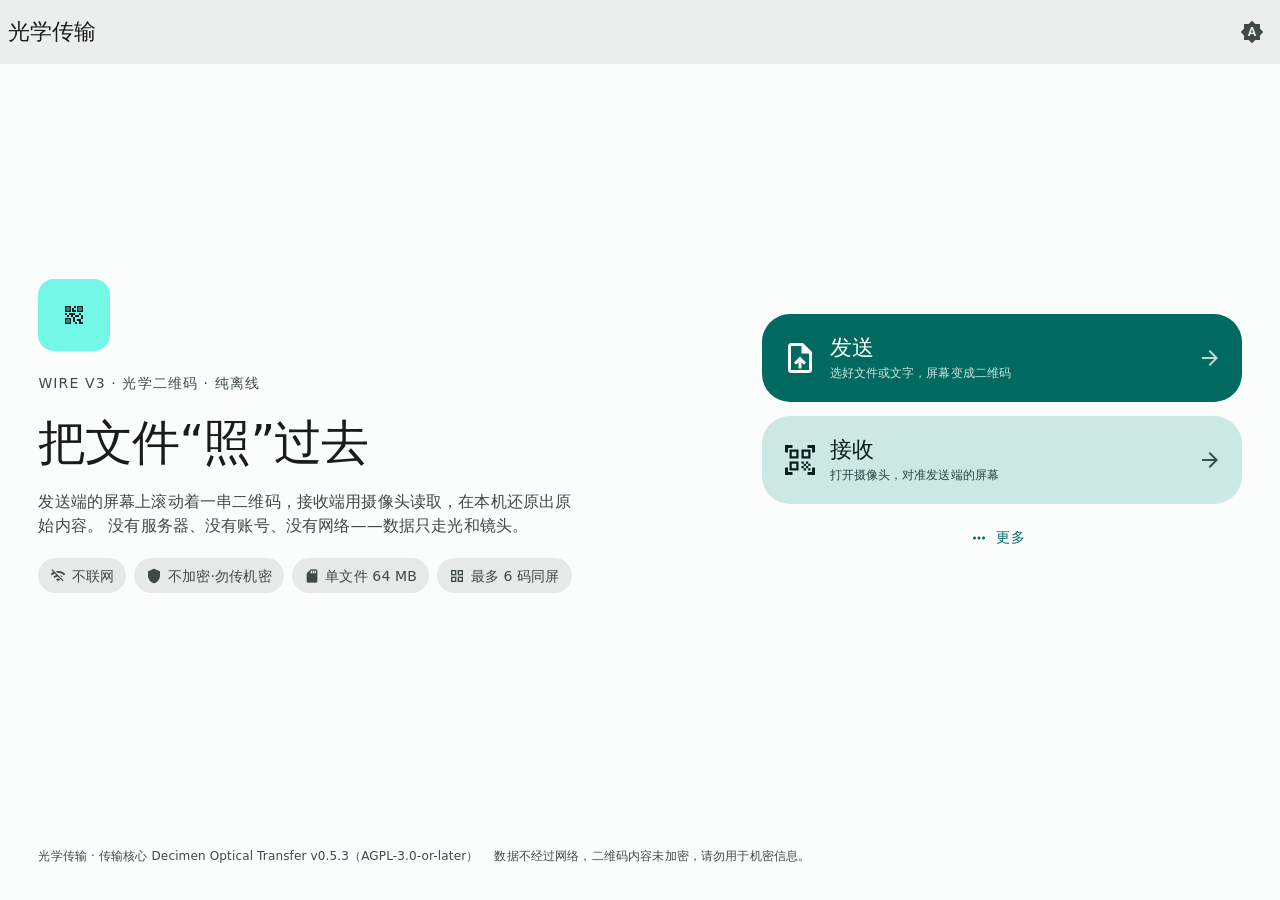
==== index.html @ b396ba57 "feat: 光学传输（oft）· Material Design 3 界面首版 首页只留「发送」「接收」两个大按钮，介绍 / 原理 / 版本 / 许可 / 离线(PWA) / 帮助 收进底部「更多」按" ====
<!doctype html>
<html lang="zh-CN" class="mdui-theme-auto">
  <head>
    <meta charset="utf-8" />
    <meta name="viewport" content="width=device-width, initial-scale=1, viewport-fit=cover" />
    <title>光学传输 · 屏幕 → 摄像头 · 离线传文件</title>
    <meta
      name="description"
      content="把文件或文字编码成一串不断变化的二维码显示在屏幕上，另一台设备用摄像头扫描还原。全程没有服务器、没有网络，只走光和镜头。基于 Decimen Optical Transfer v0.5.3。"
    />
    <meta name="color-scheme" content="light dark" />
    <meta name="theme-color" media="(prefers-color-scheme: light)" content="#01796F" />
    <meta name="theme-color" media="(prefers-color-scheme: dark)" content="#0d1513" />
    <meta name="apple-mobile-web-app-capable" content="yes" />
    <meta name="apple-mobile-web-app-title" content="光学传输" />
    <link rel="manifest" href="./manifest.webmanifest" />
    <link rel="icon" href="./icons/favicon.svg" type="image/svg+xml" />
    <link rel="apple-touch-icon" href="./icons/apple-touch-icon.png" />
    <link rel="stylesheet" href="./vendor/mdui/mdui.css" />
    <link rel="stylesheet" href="./css/app.css" />
    <script src="./vendor/mdui/mdui.global.js"></script>
    <script src="./js/theme.js"></script>
  </head>
  <body class="oft-page oft-home">
    <mdui-top-app-bar class="app-bar">
      <mdui-top-app-bar-title>光学传输</mdui-top-app-bar-title>
      <div class="oft-spacer"></div>
      <mdui-tooltip content="切换外观（跟随系统 / 浅色 / 深色）">
        <mdui-button-icon id="theme-toggle" icon="brightness_auto" aria-label="切换外观"></mdui-button-icon>
      </mdui-tooltip>
    </mdui-top-app-bar>

    <main class="page-main">
      <div class="home-grid">
        <section class="brand">
          <span class="brand-mark" aria-hidden="true">
            <mdui-icon name="qr_code_2"></mdui-icon>
          </span>
          <p class="oft-overline">Wire v3 · 光学二维码 · 纯离线</p>
          <h1>把文件“照”过去</h1>
          <p>
            发送端的屏幕上滚动着一串二维码，接收端用摄像头读取，在本机还原出原始内容。
            没有服务器、没有账号、没有网络——数据只走光和镜头。
          </p>
          <div class="brand-chips">
            <span><mdui-icon name="wifi_off" style="font-size: 1rem"></mdui-icon>不联网</span>
            <span><mdui-icon name="shield" style="font-size: 1rem"></mdui-icon>不加密·勿传机密</span>
            <span><mdui-icon name="sd_storage" style="font-size: 1rem"></mdui-icon>单文件 64 MB</span>
            <span><mdui-icon name="grid_view" style="font-size: 1rem"></mdui-icon>最多 6 码同屏</span>
          </div>
        </section>

        <section class="home-actions" aria-label="开始使用">
          <mdui-button id="go-send" class="home-action" variant="filled" full-width>
            <mdui-icon slot="icon" name="upload_file"></mdui-icon>
            <span class="home-action-text">
              <strong>发送</strong>
              <small>选好文件或文字，屏幕变成二维码</small>
            </span>
            <mdui-icon slot="end-icon" name="arrow_forward"></mdui-icon>
          </mdui-button>

          <mdui-button id="go-receive" class="home-action" variant="tonal" full-width>
            <mdui-icon slot="icon" name="qr_code_scanner"></mdui-icon>
            <span class="home-action-text">
              <strong>接收</strong>
              <small>打开摄像头，对准发送端的屏幕</small>
            </span>
            <mdui-icon slot="end-icon" name="arrow_forward"></mdui-icon>
          </mdui-button>

          <mdui-button id="open-more" class="home-more" variant="text" icon="more_horiz">更多</mdui-button>
        </section>
      </div>
    </main>

    <footer class="page-foot">
      <span>光学传输 · 传输核心 Decimen Optical Transfer v0.5.3（AGPL-3.0-or-later）</span>
      <span>数据不经过网络，二维码内容未加密，请勿用于机密信息。</span>
    </footer>

    <!-- 「更多」：左侧 NavigationRail + 右侧内容 -->
    <mdui-dialog id="more-dialog" aria-label="关于光学传输" close-on-esc close-on-overlay-click>
      <div class="more-layout">
        <header class="more-head">
          <span class="more-title">关于光学传输</span>
          <div class="oft-spacer"></div>
          <mdui-tooltip content="关闭">
            <mdui-button-icon id="more-close" icon="close" aria-label="关闭"></mdui-button-icon>
          </mdui-tooltip>
        </header>

        <div class="more-body">
          <mdui-navigation-rail id="more-rail" contained divider value="intro" aria-label="更多内容">
            <mdui-navigation-rail-item value="intro" icon="info">介绍</mdui-navigation-rail-item>
            <mdui-navigation-rail-item value="how" icon="auto_awesome">原理</mdui-navigation-rail-item>
            <mdui-navigation-rail-item value="version" icon="history">版本</mdui-navigation-rail-item>
            <mdui-navigation-rail-item value="license" icon="gavel">许可</mdui-navigation-rail-item>
            <mdui-navigation-rail-item value="pwa" icon="download_for_offline">离线</mdui-navigation-rail-item>
            <mdui-navigation-rail-item value="help" icon="help">帮助</mdui-navigation-rail-item>
          </mdui-navigation-rail>

          <div class="more-panels" id="more-panels">
            <!-- 介绍 -->
            <section class="more-panel is-active" data-panel="intro" tabindex="-1">
              <h2>介绍</h2>
              <p>
                光学传输把「文件」变成「一段会动的二维码」。发送端把内容切块、喷泉编码，然后以固定帧率
                把一块块二维码打在屏幕上；接收端的摄像头持续取景，逐个解出二维码里的数据块，凑齐之后
                在本机重组、校验，最后交回原始文件或文字。
              </p>
              <p>
                整条链路里没有服务器、没有 WebRTC、没有账号，也没有任何网络请求：数据只走屏幕的光和
                手机的镜头。发送端与接收端可以在两台完全离线的设备上工作。
              </p>
              <div class="fact-grid">
                <div class="fact"><strong>64 MB</strong><span>单文件上限</span></div>
                <div class="fact"><strong>6 码</strong><span>单屏最多同显</span></div>
                <div class="fact"><strong>64 B–3 KB</strong><span>每帧字节数可调</span></div>
                <div class="fact"><strong>SHA-256</strong><span>还原后校验</span></div>
              </div>
              <h3>适用与不适用</h3>
              <ul>
                <li>适合：两台设备之间不便联网时的小文件、配置、网址、口令短语、照片。</li>
                <li>适合：气隙（air-gap）环境里单向搬运少量数据。</li>
                <li>不适合：大文件、需要保密的内容——二维码本身没有加密，附近任何摄像头都能拍到。</li>
              </ul>
            </section>

            <!-- 原理 -->
            <section class="more-panel" data-panel="how" tabindex="-1">
              <h2>原理</h2>
              <h3>喷泉码：丢帧只影响快慢</h3>
              <p>
                内容被切成 K 个数据块，发送端先顺序各发一遍，再发 K 个中等度数（4–24）的确定性修复帧，
                然后循环。接收端只要凑够约 K×1.00–1.15 个互不相同的帧就能还原，不需要回传信道，
                也不需要知道到底丢了哪几帧——这正是「喷泉」的含义。
              </p>
              <h3>带版本号的帧头（wire v3）</h3>
              <p>
                22 字节帧头：双魔数 <code class="oft-mono">0xD1 0xC3</code>、版本字节、flags 字节，
                其后是会话 ID、序列号、K、块长、总长与负载校验。遇到读不懂的 Decimen 流会明确提示
                「请更新发送端」，遇到无关的二维码则保持沉默。
              </p>
              <h3>容器、压缩与校验</h3>
              <p>
                负载外面套一层 49 字节容器：魔数、gzip 标志、文件名长度、MIME 长度、原始长度、传输长度
                与 32 字节 SHA-256。压缩收益为正时用浏览器的 <code class="oft-mono">CompressionStream</code>
                做 gzip；接收端在把结果交给你之前先验证 SHA-256，损坏的文件不会被保存。
              </p>
              <h3>本机解码</h3>
              <p>
                解码器是独立的 decimen-codec（QR-only 的 zxing-cpp WASM 构建），在 Web Worker 里运行，
                WASM 已内联进页面，因此首次加载后可以完全断网使用；多码同屏时多个 Worker 并行解码。
              </p>
              <h3>速度取决于光</h3>
              <p>
                实际速率由「每帧字节数 × 帧率 × 屏上码数 × 解码成功率」共同决定。屏幕亮度、镜头素质、
                对焦稳定性、环境光都会影响它——把手机固定住、屏幕调最亮、距离 20–40 厘米通常最稳。
              </p>
            </section>

            <!-- 版本 -->
            <section class="more-panel" data-panel="version" tabindex="-1">
              <h2>版本</h2>
              <dl class="kv-list">
                <div class="kv"><dt>传输核心</dt><dd>Decimen Optical Transfer v0.5.3</dd></div>
                <div class="kv"><dt>构建</dt><dd class="mono">5301fc2 · 官方 Release 产物</dd></div>
                <div class="kv"><dt>线格式</dt><dd class="mono">wire v3（0xD1 0xC3，version = 3）</dd></div>
                <div class="kv"><dt>界面框架</dt><dd id="kv-mdui">mdui 2 · Material Design 3</dd></div>
                <div class="kv"><dt>界面语言</dt><dd>简体中文（核心自带 12 种语言）</dd></div>
                <div class="kv"><dt>本页地址</dt><dd class="mono" id="kv-origin">—</dd></div>
              </dl>
              <h3>兼容性</h3>
              <ul>
                <li>0.5.x 之间互通；v0.3.0 / v0.4.x 与本版<b>不能</b>互通，请让两端使用同一代版本。</li>
                <li>v0.5.3 接收端遇到旧格式发送端会明确提示「对方在用旧的 Decimen 格式」。</li>
                <li>本页内嵌的核心与上游官方产物逐字节一致，只额外注入了「独立运行适配层」。</li>
              </ul>
              <mdui-list>
                <mdui-list-item href="https://github.com/bashalarmistalt/decimen-optical-transfer" target="_blank" rel="noopener noreferrer" icon="code" end-icon="open_in_new">
                  上游源码仓库
                  <span slot="description">github.com/bashalarmistalt/decimen-optical-transfer</span>
                </mdui-list-item>
                <mdui-list-item href="https://github.com/bashalarmistalt/decimen-optical-transfer/releases" target="_blank" rel="noopener noreferrer" icon="new_releases" end-icon="open_in_new">
                  上游发布记录
                  <span slot="description">v0.5.3 的变更与校验和</span>
                </mdui-list-item>
                <mdui-list-item href="./docs/upstream-releases.md" icon="description" end-icon="arrow_forward">
                  本地更新记录
                  <span slot="description">docs/upstream-releases.md</span>
                </mdui-list-item>
                <mdui-list-item href="https://decimen.app/" target="_blank" rel="noopener noreferrer" icon="public" end-icon="open_in_new">
                  原版网站
                  <span slot="description">decimen.app（发送端 / 接收端同版本，可互通）</span>
                </mdui-list-item>
              </mdui-list>
            </section>

            <!-- 许可 -->
            <section class="more-panel" data-panel="license" tabindex="-1">
              <h2>许可</h2>
              <h3>传输核心：AGPL-3.0-or-later</h3>
              <p>
                © 2026 Evan Crawley (Bash Alarmist)，部分代码由 Steve Dakh 以 MIT 贡献。
                <b>这是强 copyleft 许可</b>：再分发（包括把本页部署到服务器供他人访问）需要保留许可证与
                署名，并向使用者提供对应源码。
              </p>
              <h3>本页新增部分</h3>
              <p>
                界面外壳（首页、发送/接收流程、样式、脚本、PWA 支持）为本项目原创；核心页面
                <code class="oft-mono">core/send.html</code>、<code class="oft-mono">core/receive.html</code>
                与上游 Release 产物逐字节一致。
              </p>
              <mdui-list>
                <mdui-list-item href="./LICENSES/Decimen-Optical-Transfer-v0.5.3-AGPL-3.0.txt" icon="gavel" end-icon="arrow_forward">
                  AGPL-3.0 全文
                  <span slot="description">LICENSES/Decimen-Optical-Transfer-v0.5.3-AGPL-3.0.txt</span>
                </mdui-list-item>
                <mdui-list-item href="./LICENSES/Decimen-Optical-Transfer-v0.5.3-NOTICE.txt" icon="article" end-icon="arrow_forward">
                  第三方声明
                  <span slot="description">NOTICE（含 Emscripten、zxing-cpp 等）</span>
                </mdui-list-item>
                <mdui-list-item href="./LICENSES/Decimen-Optical-Transfer-v0.3.0-MIT.txt" icon="history_edu" end-icon="arrow_forward">
                  v0.3.0 的 MIT 许可
                  <span slot="description">早期版本仍按 MIT 提供</span>
                </mdui-list-item>
                <mdui-list-item href="./vendor/mdui/LICENSE" icon="widgets" end-icon="arrow_forward">
                  mdui（MIT）
                  <span slot="description">vendor/mdui/LICENSE</span>
                </mdui-list-item>
                <mdui-list-item href="./vendor/material-icons/LICENSE" icon="emoji_symbols" end-icon="arrow_forward">
                  Material Icons（Apache-2.0）
                  <span slot="description">vendor/material-icons/LICENSE</span>
                </mdui-list-item>
              </mdui-list>
            </section>

            <!-- PWA -->
            <section class="more-panel" data-panel="pwa" tabindex="-1">
              <h2>离线使用（PWA）</h2>
              <p>
                把本页安装成应用后，整套界面与传输核心都会缓存到本机：断网、飞行模式、甚至完全没有
                网络的环境里也能打开并完成一次光学传输。接收端需要的摄像头权限与网络无关。
              </p>

              <div class="pwa-state" id="pwa-state">
                <mdui-icon name="download_for_offline" aria-hidden="true"></mdui-icon>
                <span class="pwa-state-text">
                  <strong id="pwa-state-title">正在检查安装状态…</strong>
                  <span class="oft-small" id="pwa-state-detail">—</span>
                </span>
              </div>

              <div class="step-actions">
                <mdui-button id="pwa-install" variant="filled" icon="install_desktop" disabled>安装到本机</mdui-button>
                <mdui-button id="pwa-update" variant="outlined" icon="refresh">检查更新</mdui-button>
                <mdui-button id="pwa-clear" variant="text" icon="delete_sweep">清除离线缓存</mdui-button>
              </div>

              <dl class="kv-list">
                <div class="kv"><dt>离线缓存</dt><dd id="pwa-cache-state">—</dd></div>
                <div class="kv"><dt>缓存占用</dt><dd id="pwa-cache-usage">—</dd></div>
                <div class="kv"><dt>当前状态</dt><dd id="pwa-network">—</dd></div>
              </dl>

              <h3>手动安装</h3>
              <ul>
                <li><b>Chrome / Edge（桌面）</b>：地址栏右侧的「安装」图标，或菜单 → 投放、保存和共享 → 安装页面为应用。</li>
                <li><b>Android Chrome</b>：菜单 → 添加到主屏幕 / 安装应用。</li>
                <li><b>iOS Safari</b>：分享 → 添加到主屏幕（iOS 不支持自动安装提示，功能不受影响）。</li>
              </ul>
              <p class="oft-small">
                提示：离线缓存只在 <code class="oft-mono">https://</code> 或
                <code class="oft-mono">http://localhost</code> 下生效；用 <code class="oft-mono">file://</code>
                直接双击打开时浏览器会禁用 Service Worker。
              </p>
            </section>

            <!-- 帮助 -->
            <section class="more-panel" data-panel="help" tabindex="-1">
              <h2>帮助</h2>
              <h3>一次传输的四个步骤</h3>
              <ol>
                <li><b>发送端</b>：点「发送」，选择文件（≤ 64 MB）或切到「文字」粘贴内容。</li>
                <li><b>接收端</b>：另一台设备打开本页 → 「接收」→「开始扫描」并允许摄像头。</li>
                <li><b>对准</b>：让二维码尽量占满取景框，发送端亮度调到最高，手机最好固定住。</li>
                <li><b>等待</b>：进度到 100% 后会自动做 SHA-256 校验，然后就能保存文件或复制文字。</li>
              </ol>
              <h3>常见问题</h3>
              <ul>
                <li><b>摄像头打不开</b>：必须是 <code class="oft-mono">https://</code> 或 <code class="oft-mono">http://localhost</code>；局域网 http 会被浏览器拒绝。</li>
                <li><b>进度条纹丝不动</b>：把发送端「传输设置 → 每帧字节数」降到 1000 左右、帧率降到 20–30，并调高屏幕亮度、固定手机。</li>
                <li><b>选错了镜头</b>：接收端在核心页面的「接收设置 → 摄像头」里手动指定，切换是实时的。</li>
                <li><b>两端版本不一致</b>：v0.3.0 / v0.4.x 与 v0.5.x 线格式不同，两个方向都不通。</li>
                <li><b>想传大文件</b>：64 MB 是核心硬上限；光学链路适合小文件与文本。</li>
              </ul>
              <h3>环境检测</h3>
              <p id="help-env" class="oft-small">正在检测…</p>
              <mdui-list>
                <mdui-list-item href="./README.md" icon="menu_book" end-icon="arrow_forward">
                  项目说明
                  <span slot="description">README：目录结构、构建方式、验证记录</span>
                </mdui-list-item>
                <mdui-list-item href="./core/send.html" target="_blank" rel="noopener" icon="open_in_new">
                  直接打开核心发送端
                  <span slot="description">core/send.html（不含引导流程）</span>
                </mdui-list-item>
                <mdui-list-item href="./core/receive.html" target="_blank" rel="noopener" icon="open_in_new">
                  直接打开核心接收端
                  <span slot="description">core/receive.html（不含引导流程）</span>
                </mdui-list-item>
              </mdui-list>
            </section>
          </div>
        </div>
      </div>
    </mdui-dialog>

    <script src="./js/app.js"></script>
    <script src="./js/home.js"></script>
  </body>
</html>
---- vendor/mdui/mdui.css ----
:root{--mdui-breakpoint-xs:0px;--mdui-breakpoint-sm:600px;--mdui-breakpoint-md:840px;--mdui-breakpoint-lg:1080px;--mdui-breakpoint-xl:1440px;--mdui-breakpoint-xxl:1920px}:root{--mdui-color-primary-light:103,80,164;--mdui-color-primary-container-light:234,221,255;--mdui-color-on-primary-light:255,255,255;--mdui-color-on-primary-container-light:33,0,94;--mdui-color-inverse-primary-light:208,188,255;--mdui-color-secondary-light:98,91,113;--mdui-color-secondary-container-light:232,222,248;--mdui-color-on-secondary-light:255,255,255;--mdui-color-on-secondary-container-light:30,25,43;--mdui-color-tertiary-light:125,82,96;--mdui-color-tertiary-container-light:255,216,228;--mdui-color-on-tertiary-light:255,255,255;--mdui-color-on-tertiary-container-light:55,11,30;--mdui-color-surface-light:254,247,255;--mdui-color-surface-dim-light:222,216,225;--mdui-color-surface-bright-light:254,247,255;--mdui-color-surface-container-lowest-light:255,255,255;--mdui-color-surface-container-low-light:247,242,250;--mdui-color-surface-container-light:243,237,247;--mdui-color-surface-container-high-light:236,230,240;--mdui-color-surface-container-highest-light:230,224,233;--mdui-color-surface-variant-light:231,224,236;--mdui-color-on-surface-light:28,27,31;--mdui-color-on-surface-variant-light:73,69,78;--mdui-color-inverse-surface-light:49,48,51;--mdui-color-inverse-on-surface-light:244,239,244;--mdui-color-background-light:254,247,255;--mdui-color-on-background-light:28,27,31;--mdui-color-error-light:179,38,30;--mdui-color-error-container-light:249,222,220;--mdui-color-on-error-light:255,255,255;--mdui-color-on-error-container-light:65,14,11;--mdui-color-outline-light:121,116,126;--mdui-color-outline-variant-light:196,199,197;--mdui-color-shadow-light:0,0,0;--mdui-color-surface-tint-color-light:103,80,164;--mdui-color-scrim-light:0,0,0;--mdui-color-primary-dark:208,188,255;--mdui-color-primary-container-dark:79,55,139;--mdui-color-on-primary-dark:55,30,115;--mdui-color-on-primary-container-dark:234,221,255;--mdui-color-inverse-primary-dark:103,80,164;--mdui-color-secondary-dark:204,194,220;--mdui-color-secondary-container-dark:74,68,88;--mdui-color-on-secondary-dark:51,45,65;--mdui-color-on-secondary-container-dark:232,222,248;--mdui-color-tertiary-dark:239,184,200;--mdui-color-tertiary-container-dark:99,59,72;--mdui-color-on-tertiary-dark:73,37,50;--mdui-color-on-tertiary-container-dark:255,216,228;--mdui-color-surface-dark:20,18,24;--mdui-color-surface-dim-dark:20,18,24;--mdui-color-surface-bright-dark:59,56,62;--mdui-color-surface-container-lowest-dark:15,13,19;--mdui-color-surface-container-low-dark:29,27,32;--mdui-color-surface-container-dark:33,31,38;--mdui-color-surface-container-high-dark:43,41,48;--mdui-color-surface-container-highest-dark:54,52,59;--mdui-color-surface-variant-dark:73,69,79;--mdui-color-on-surface-dark:230,225,229;--mdui-color-on-surface-variant-dark:202,196,208;--mdui-color-inverse-surface-dark:230,225,229;--mdui-color-inverse-on-surface-dark:49,48,51;--mdui-color-background-dark:20,18,24;--mdui-color-on-background-dark:230,225,229;--mdui-color-error-dark:242,184,181;--mdui-color-error-container-dark:140,29,24;--mdui-color-on-error-dark:96,20,16;--mdui-color-on-error-container-dark:249,222,220;--mdui-color-outline-dark:147,143,153;--mdui-color-outline-variant-dark:68,71,70;--mdui-color-shadow-dark:0,0,0;--mdui-color-surface-tint-color-dark:208,188,255;--mdui-color-scrim-dark:0,0,0;font-size:16px}.mdui-theme-light,:root{color-scheme:light;--mdui-color-primary:var(--mdui-color-primary-light);--mdui-color-primary-container:var(--mdui-color-primary-container-light);--mdui-color-on-primary:var(--mdui-color-on-primary-light);--mdui-color-on-primary-container:var(--mdui-color-on-primary-container-light);--mdui-color-inverse-primary:var(--mdui-color-inverse-primary-light);--mdui-color-secondary:var(--mdui-color-secondary-light);--mdui-color-secondary-container:var(--mdui-color-secondary-container-light);--mdui-color-on-secondary:var(--mdui-color-on-secondary-light);--mdui-color-on-secondary-container:var(--mdui-color-on-secondary-container-light);--mdui-color-tertiary:var(--mdui-color-tertiary-light);--mdui-color-tertiary-container:var(--mdui-color-tertiary-container-light);--mdui-color-on-tertiary:var(--mdui-color-on-tertiary-light);--mdui-color-on-tertiary-container:var(--mdui-color-on-tertiary-container-light);--mdui-color-surface:var(--mdui-color-surface-light);--mdui-color-surface-dim:var(--mdui-color-surface-dim-light);--mdui-color-surface-bright:var(--mdui-color-surface-bright-light);--mdui-color-surface-container-lowest:var(--mdui-color-surface-container-lowest-light);--mdui-color-surface-container-low:var(--mdui-color-surface-container-low-light);--mdui-color-surface-container:var(--mdui-color-surface-container-light);--mdui-color-surface-container-high:var(--mdui-color-surface-container-high-light);--mdui-color-surface-container-highest:var(--mdui-color-surface-container-highest-light);--mdui-color-surface-variant:var(--mdui-color-surface-variant-light);--mdui-color-on-surface:var(--mdui-color-on-surface-light);--mdui-color-on-surface-variant:var(--mdui-color-on-surface-variant-light);--mdui-color-inverse-surface:var(--mdui-color-inverse-surface-light);--mdui-color-inverse-on-surface:var(--mdui-color-inverse-on-surface-light);--mdui-color-background:var(--mdui-color-background-light);--mdui-color-on-background:var(--mdui-color-on-background-light);--mdui-color-error:var(--mdui-color-error-light);--mdui-color-error-container:var(--mdui-color-error-container-light);--mdui-color-on-error:var(--mdui-color-on-error-light);--mdui-color-on-error-container:var(--mdui-color-on-error-container-light);--mdui-color-outline:var(--mdui-color-outline-light);--mdui-color-outline-variant:var(--mdui-color-outline-variant-light);--mdui-color-shadow:var(--mdui-color-shadow-light);--mdui-color-surface-tint-color:var(--mdui-color-surface-tint-color-light);--mdui-color-scrim:var(--mdui-color-scrim-light);color:rgb(var(--mdui-color-on-background));background-color:rgb(var(--mdui-color-background))}.mdui-theme-dark{color-scheme:dark;--mdui-color-primary:var(--mdui-color-primary-dark);--mdui-color-primary-container:var(--mdui-color-primary-container-dark);--mdui-color-on-primary:var(--mdui-color-on-primary-dark);--mdui-color-on-primary-container:var(--mdui-color-on-primary-container-dark);--mdui-color-inverse-primary:var(--mdui-color-inverse-primary-dark);--mdui-color-secondary:var(--mdui-color-secondary-dark);--mdui-color-secondary-container:var(--mdui-color-secondary-container-dark);--mdui-color-on-secondary:var(--mdui-color-on-secondary-dark);--mdui-color-on-secondary-container:var(--mdui-color-on-secondary-container-dark);--mdui-color-tertiary:var(--mdui-color-tertiary-dark);--mdui-color-tertiary-container:var(--mdui-color-tertiary-container-dark);--mdui-color-on-tertiary:var(--mdui-color-on-tertiary-dark);--mdui-color-on-tertiary-container:var(--mdui-color-on-tertiary-container-dark);--mdui-color-surface:var(--mdui-color-surface-dark);--mdui-color-surface-dim:var(--mdui-color-surface-dim-dark);--mdui-color-surface-bright:var(--mdui-color-surface-bright-dark);--mdui-color-surface-container-lowest:var(--mdui-color-surface-container-lowest-dark);--mdui-color-surface-container-low:var(--mdui-color-surface-container-low-dark);--mdui-color-surface-container:var(--mdui-color-surface-container-dark);--mdui-color-surface-container-high:var(--mdui-color-surface-container-high-dark);--mdui-color-surface-container-highest:var(--mdui-color-surface-container-highest-dark);--mdui-color-surface-variant:var(--mdui-color-surface-variant-dark);--mdui-color-on-surface:var(--mdui-color-on-surface-dark);--mdui-color-on-surface-variant:var(--mdui-color-on-surface-variant-dark);--mdui-color-inverse-surface:var(--mdui-color-inverse-surface-dark);--mdui-color-inverse-on-surface:var(--mdui-color-inverse-on-surface-dark);--mdui-color-background:var(--mdui-color-background-dark);--mdui-color-on-background:var(--mdui-color-on-background-dark);--mdui-color-error:var(--mdui-color-error-dark);--mdui-color-error-container:var(--mdui-color-error-container-dark);--mdui-color-on-error:var(--mdui-color-on-error-dark);--mdui-color-on-error-container:var(--mdui-color-on-error-container-dark);--mdui-color-outline:var(--mdui-color-outline-dark);--mdui-color-outline-variant:var(--mdui-color-outline-variant-dark);--mdui-color-shadow:var(--mdui-color-shadow-dark);--mdui-color-surface-tint-color:var(--mdui-color-surface-tint-color-dark);--mdui-color-scrim:var(--mdui-color-scrim-dark);color:rgb(var(--mdui-color-on-background));background-color:rgb(var(--mdui-color-background))}@media (prefers-color-scheme:dark){.mdui-theme-auto{color-scheme:dark;--mdui-color-primary:var(--mdui-color-primary-dark);--mdui-color-primary-container:var(--mdui-color-primary-container-dark);--mdui-color-on-primary:var(--mdui-color-on-primary-dark);--mdui-color-on-primary-container:var(--mdui-color-on-primary-container-dark);--mdui-color-inverse-primary:var(--mdui-color-inverse-primary-dark);--mdui-color-secondary:var(--mdui-color-secondary-dark);--mdui-color-secondary-container:var(--mdui-color-secondary-container-dark);--mdui-color-on-secondary:var(--mdui-color-on-secondary-dark);--mdui-color-on-secondary-container:var(--mdui-color-on-secondary-container-dark);--mdui-color-tertiary:var(--mdui-color-tertiary-dark);--mdui-color-tertiary-container:var(--mdui-color-tertiary-container-dark);--mdui-color-on-tertiary:var(--mdui-color-on-tertiary-dark);--mdui-color-on-tertiary-container:var(--mdui-color-on-tertiary-container-dark);--mdui-color-surface:var(--mdui-color-surface-dark);--mdui-color-surface-dim:var(--mdui-color-surface-dim-dark);--mdui-color-surface-bright:var(--mdui-color-surface-bright-dark);--mdui-color-surface-container-lowest:var(--mdui-color-surface-container-lowest-dark);--mdui-color-surface-container-low:var(--mdui-color-surface-container-low-dark);--mdui-color-surface-container:var(--mdui-color-surface-container-dark);--mdui-color-surface-container-high:var(--mdui-color-surface-container-high-dark);--mdui-color-surface-container-highest:var(--mdui-color-surface-container-highest-dark);--mdui-color-surface-variant:var(--mdui-color-surface-variant-dark);--mdui-color-on-surface:var(--mdui-color-on-surface-dark);--mdui-color-on-surface-variant:var(--mdui-color-on-surface-variant-dark);--mdui-color-inverse-surface:var(--mdui-color-inverse-surface-dark);--mdui-color-inverse-on-surface:var(--mdui-color-inverse-on-surface-dark);--mdui-color-background:var(--mdui-color-background-dark);--mdui-color-on-background:var(--mdui-color-on-background-dark);--mdui-color-error:var(--mdui-color-error-dark);--mdui-color-error-container:var(--mdui-color-error-container-dark);--mdui-color-on-error:var(--mdui-color-on-error-dark);--mdui-color-on-error-container:var(--mdui-color-on-error-container-dark);--mdui-color-outline:var(--mdui-color-outline-dark);--mdui-color-outline-variant:var(--mdui-color-outline-variant-dark);--mdui-color-shadow:var(--mdui-color-shadow-dark);--mdui-color-surface-tint-color:var(--mdui-color-surface-tint-color-dark);--mdui-color-scrim:var(--mdui-color-scrim-dark);color:rgb(var(--mdui-color-on-background));background-color:rgb(var(--mdui-color-background))}}:root{--mdui-elevation-level0:none;--mdui-elevation-level1:0 0.5px 1.5px 0 rgba(var(--mdui-color-shadow), 19%),0 0 1px 0 rgba(var(--mdui-color-shadow), 3.9%);--mdui-elevation-level2:0 0.85px 3px 0 rgba(var(--mdui-color-shadow), 19%),0 0.25px 1px 0 rgba(var(--mdui-color-shadow), 3.9%);--mdui-elevation-level3:0 1.25px 5px 0 rgba(var(--mdui-color-shadow), 19%),0 0.3333px 1.5px 0 rgba(var(--mdui-color-shadow), 3.9%);--mdui-elevation-level4:0 1.85px 6.25px 0 rgba(var(--mdui-color-shadow), 19%),0 0.5px 1.75px 0 rgba(var(--mdui-color-shadow), 3.9%);--mdui-elevation-level5:0 2.75px 9px 0 rgba(var(--mdui-color-shadow), 19%),0 0.25px 3px 0 rgba(var(--mdui-color-shadow), 3.9%)}:root{--mdui-motion-easing-linear:cubic-bezier(0, 0, 1, 1);--mdui-motion-easing-standard:cubic-bezier(0.2, 0, 0, 1);--mdui-motion-easing-standard-accelerate:cubic-bezier(0.3, 0, 1, 1);--mdui-motion-easing-standard-decelerate:cubic-bezier(0, 0, 0, 1);--mdui-motion-easing-emphasized:var(--mdui-motion-easing-standard);--mdui-motion-easing-emphasized-accelerate:cubic-bezier(0.3, 0, 0.8, 0.15);--mdui-motion-easing-emphasized-decelerate:cubic-bezier(0.05, 0.7, 0.1, 1);--mdui-motion-duration-short1:50ms;--mdui-motion-duration-short2:100ms;--mdui-motion-duration-short3:150ms;--mdui-motion-duration-short4:200ms;--mdui-motion-duration-medium1:250ms;--mdui-motion-duration-medium2:300ms;--mdui-motion-duration-medium3:350ms;--mdui-motion-duration-medium4:400ms;--mdui-motion-duration-long1:450ms;--mdui-motion-duration-long2:500ms;--mdui-motion-duration-long3:550ms;--mdui-motion-duration-long4:600ms;--mdui-motion-duration-extra-long1:700ms;--mdui-motion-duration-extra-long2:800ms;--mdui-motion-duration-extra-long3:900ms;--mdui-motion-duration-extra-long4:1000ms}.mdui-prose{line-height:1.75;word-wrap:break-word}.mdui-prose :first-child{margin-top:0}.mdui-prose :last-child{margin-bottom:0}.mdui-prose code,.mdui-prose kbd,.mdui-prose pre,.mdui-prose pre tt,.mdui-prose samp{font-family:Consolas,Courier,"Courier New",monospace}.mdui-prose caption{text-align:left}.mdui-prose [draggable=true],.mdui-prose [draggable]{cursor:move}.mdui-prose [draggable=false]{cursor:inherit}.mdui-prose dl,.mdui-prose form,.mdui-prose ol,.mdui-prose p,.mdui-prose ul{margin-top:1.25em;margin-bottom:1.25em}.mdui-prose a{text-decoration:none;outline:0;color:rgb(var(--mdui-color-primary))}.mdui-prose a:focus,.mdui-prose a:hover{border-bottom:.0625rem solid rgb(var(--mdui-color-primary))}.mdui-prose small{font-size:.875em}.mdui-prose strong{font-weight:600}.mdui-prose blockquote{margin:1.6em 2em;padding-left:1em;border-left:.25rem solid rgb(var(--mdui-color-surface-variant))}@media only screen and (max-width:599.98px){.mdui-prose blockquote{margin:1.6em 0}}.mdui-prose blockquote footer{font-size:86%;color:rgb(var(--mdui-color-on-surface-variant))}.mdui-prose mark{color:inherit;background-color:rgb(var(--mdui-color-secondary-container));border-bottom:.0625rem solid rgb(var(--mdui-color-secondary));margin:0 .375rem;padding:.125rem}.mdui-prose h1,.mdui-prose h2,.mdui-prose h3,.mdui-prose h4,.mdui-prose h5,.mdui-prose h6{font-weight:400}.mdui-prose h1 small,.mdui-prose h2 small,.mdui-prose h3 small,.mdui-prose h4 small,.mdui-prose h5 small,.mdui-prose h6 small{font-weight:inherit;font-size:65%;color:rgb(var(--mdui-color-on-surface-variant))}.mdui-prose h1 strong,.mdui-prose h2 strong,.mdui-prose h3 strong,.mdui-prose h4 strong,.mdui-prose h5 strong,.mdui-prose h6 strong{font-weight:600}.mdui-prose h1{font-size:2.5em;margin-top:0;margin-bottom:1.25em;line-height:1.1111}.mdui-prose h2{font-size:1.875em;margin-top:2.25em;margin-bottom:1.125em;line-height:1.3333}.mdui-prose h3{font-size:1.5em;margin-top:2em;margin-bottom:1em;line-height:1.6}.mdui-prose h4{font-size:1.25em;margin-top:1.875em;margin-bottom:.875em;line-height:1.5}.mdui-prose h2+*,.mdui-prose h3+*,.mdui-prose h4+*,.mdui-prose hr+*{margin-top:0}.mdui-prose code,.mdui-prose kbd{font-size:.875em;color:rgb(var(--mdui-color-on-surface-container));background-color:rgba(var(--mdui-color-surface-variant),.28);padding:.125rem .375rem;border-radius:var(--mdui-shape-corner-extra-small)}.mdui-prose kbd{font-size:.9em}.mdui-prose abbr[title]{text-decoration:none;cursor:help;border-bottom:.0625rem dotted rgb(var(--mdui-color-on-surface-variant))}.mdui-prose ins,.mdui-prose u{text-decoration:none;border-bottom:.0625rem solid rgb(var(--mdui-color-on-surface-variant))}.mdui-prose del{text-decoration:line-through}.mdui-prose hr{margin-top:3em;margin-bottom:3em;border:none;border-bottom:.0625rem solid rgb(var(--mdui-color-surface-variant))}.mdui-prose pre{margin-top:1.7143em;margin-bottom:1.7143em}.mdui-prose pre code{padding:.8571em 1.1429em;overflow-x:auto;-webkit-overflow-scrolling:touch;background-color:rgb(var(--mdui-color-surface-container));color:rgb(var(--mdui-color-on-surface-container));border-radius:var(--mdui-shape-corner-extra-small)}.mdui-prose ol,.mdui-prose ul{padding-left:1.625em}.mdui-prose ul{list-style-type:disc}.mdui-prose ol{list-style-type:decimal}.mdui-prose ol[type="A"]{list-style-type:upper-alpha}.mdui-prose ol[type="a"]{list-style-type:lower-alpha}.mdui-prose ol[type="I"]{list-style-type:upper-roman}.mdui-prose ol[type="i"]{list-style-type:lower-roman}.mdui-prose ol[type="1"]{list-style-type:decimal}.mdui-prose li{margin-top:.5em;margin-bottom:.5em}.mdui-prose ol>li,.mdui-prose ul>li{padding-left:.375em}.mdui-prose ol>li>p,.mdui-prose ul>li>p{margin-top:.75em;margin-bottom:.75em}.mdui-prose ol>li>:first-child,.mdui-prose ul>li>:first-child{margin-top:1.25em}.mdui-prose ol>li>:last-child,.mdui-prose ul>li>:last-child{margin-bottom:1.25em}.mdui-prose ol>li::marker{font-weight:400;color:rgb(var(--mdui-color-on-surface-variant))}.mdui-prose ul>li::marker{color:rgb(var(--mdui-color-on-surface-variant))}.mdui-prose ol ol,.mdui-prose ol ul,.mdui-prose ul ol,.mdui-prose ul ul{margin-top:.75em;margin-bottom:.75em}.mdui-prose fieldset,.mdui-prose img{border:none}.mdui-prose figure,.mdui-prose img,.mdui-prose video{margin-top:2em;margin-bottom:2em;max-width:100%}.mdui-prose figure>*{margin-top:0;margin-bottom:0}.mdui-prose figcaption{font-size:.875em;line-height:1.4286;margin-top:.8571em;color:rgb(var(--mdui-color-on-surface-variant))}.mdui-prose figcaption:empty::before{z-index:-1;cursor:text;content:attr(placeholder);color:rgb(var(--mdui-color-on-surface-variant))}.mdui-prose table{margin-top:2em;margin-bottom:2em;border:.0625rem solid rgb(var(--mdui-color-surface-variant));border-radius:var(--mdui-shape-corner-large)}.mdui-table{width:100%;overflow-x:auto;margin-top:2em;margin-bottom:2em;border:.0625rem solid rgb(var(--mdui-color-surface-variant));border-radius:var(--mdui-shape-corner-large)}.mdui-table table{margin-top:0;margin-bottom:0;border:none;border-radius:0}.mdui-prose table,.mdui-table table{width:100%;text-align:left;border-collapse:collapse;border-spacing:0}.mdui-prose td,.mdui-prose th,.mdui-table td,.mdui-table th{border-top:.0625rem solid rgb(var(--mdui-color-surface-variant))}.mdui-prose td:not(:first-child),.mdui-prose th:not(:first-child),.mdui-table td:not(:first-child),.mdui-table th:not(:first-child){border-left:.0625rem solid rgb(var(--mdui-color-surface-variant))}.mdui-prose td:not(:last-child),.mdui-prose th:not(:last-child),.mdui-table td:not(:last-child),.mdui-table th:not(:last-child){border-right:.0625rem solid rgb(var(--mdui-color-surface-variant))}.mdui-prose tfoot td,.mdui-prose tfoot th,.mdui-prose thead td,.mdui-prose thead th,.mdui-table tfoot td,.mdui-table tfoot th,.mdui-table thead td,.mdui-table thead th{position:relative;vertical-align:middle;padding:1.125rem 1rem;font-weight:var(--mdui-typescale-title-medium-weight);letter-spacing:var(--mdui-typescale-title-medium-tracking);line-height:var(--mdui-typescale-title-medium-line-height);color:rgb(var(--mdui-color-on-surface-variant));box-shadow:var(--mdui-elevation-level1)}.mdui-prose tbody td,.mdui-prose tbody th,.mdui-table tbody td,.mdui-table tbody th{padding:.875rem 1rem}.mdui-prose tbody th,.mdui-table tbody th{vertical-align:middle;font-weight:inherit}.mdui-prose tbody td,.mdui-table tbody td{vertical-align:baseline}.mdui-prose tbody:first-child tr:first-child td,.mdui-prose thead:first-child tr:first-child th,.mdui-table tbody:first-child tr:first-child td,.mdui-table thead:first-child tr:first-child th{border-top:0}:root{--mdui-shape-corner-none:0;--mdui-shape-corner-extra-small:0.25rem;--mdui-shape-corner-small:0.5rem;--mdui-shape-corner-medium:0.75rem;--mdui-shape-corner-large:1rem;--mdui-shape-corner-extra-large:1.75rem;--mdui-shape-corner-full:1000rem}:root{--mdui-state-layer-hover:0.08;--mdui-state-layer-focus:0.12;--mdui-state-layer-pressed:0.12;--mdui-state-layer-dragged:0.16}:root{--mdui-typescale-display-large-weight:400;--mdui-typescale-display-medium-weight:400;--mdui-typescale-display-small-weight:400;--mdui-typescale-display-large-line-height:4rem;--mdui-typescale-display-medium-line-height:3.25rem;--mdui-typescale-display-small-line-height:2.75rem;--mdui-typescale-display-large-size:3.5625rem;--mdui-typescale-display-medium-size:2.8125rem;--mdui-typescale-display-small-size:2.25rem;--mdui-typescale-display-large-tracking:0rem;--mdui-typescale-display-medium-tracking:0rem;--mdui-typescale-display-small-tracking:0rem;--mdui-typescale-headline-large-weight:400;--mdui-typescale-headline-medium-weight:400;--mdui-typescale-headline-small-weight:400;--mdui-typescale-headline-large-line-height:2.5rem;--mdui-typescale-headline-medium-line-height:2.25rem;--mdui-typescale-headline-small-line-height:2rem;--mdui-typescale-headline-large-size:2rem;--mdui-typescale-headline-medium-size:1.75rem;--mdui-typescale-headline-small-size:1.5rem;--mdui-typescale-headline-large-tracking:0rem;--mdui-typescale-headline-medium-tracking:0rem;--mdui-typescale-headline-small-tracking:0rem;--mdui-typescale-title-large-weight:400;--mdui-typescale-title-medium-weight:500;--mdui-typescale-title-small-weight:500;--mdui-typescale-title-large-line-height:1.75rem;--mdui-typescale-title-medium-line-height:1.5rem;--mdui-typescale-title-small-line-height:1.25rem;--mdui-typescale-title-large-size:1.375rem;--mdui-typescale-title-medium-size:1rem;--mdui-typescale-title-small-size:0.875rem;--mdui-typescale-title-large-tracking:0rem;--mdui-typescale-title-medium-tracking:0.009375rem;--mdui-typescale-title-small-tracking:0.00625rem;--mdui-typescale-label-large-weight:500;--mdui-typescale-label-medium-weight:500;--mdui-typescale-label-small-weight:500;--mdui-typescale-label-large-line-height:1.25rem;--mdui-typescale-label-medium-line-height:1rem;--mdui-typescale-label-small-line-height:0.375rem;--mdui-typescale-label-large-size:0.875rem;--mdui-typescale-label-medium-size:0.75rem;--mdui-typescale-label-small-size:0.6875rem;--mdui-typescale-label-large-tracking:0.00625rem;--mdui-typescale-label-medium-tracking:0.03125rem;--mdui-typescale-label-small-tracking:0.03125rem;--mdui-typescale-body-large-weight:400;--mdui-typescale-body-medium-weight:400;--mdui-typescale-body-small-weight:400;--mdui-typescale-body-large-line-height:1.5rem;--mdui-typescale-body-medium-line-height:1.25rem;--mdui-typescale-body-small-line-height:1rem;--mdui-typescale-body-large-size:1rem;--mdui-typescale-body-medium-size:0.875rem;--mdui-typescale-body-small-size:0.75rem;--mdui-typescale-body-large-tracking:0.009375rem;--mdui-typescale-body-medium-tracking:0.015625rem;--mdui-typescale-body-small-tracking:0.025rem}.mdui-lock-screen{overflow:hidden!important}
---- css/app.css ----
/*!
 * app.css — 光学传输（oft）界面样式
 * ---------------------------------------------------------------------------
 * 基于 mdui 2（Material Design 3）的页面外壳：应用栏、首页、分步流程、舞台与
 * 「更多」对话框。所有颜色都走 mdui 设计令牌（--mdui-color-*），因此
 * setColorScheme() 换种子色时整套界面会跟着变（默认松绿色 #01796F）。
 */

/* ------------------------------------------------------------------ 字体 */
/* Material Icons 只用到 Filled 一种字重，本地自带，离线可用（Apache-2.0）。 */
@font-face {
  font-family: "Material Icons";
  font-style: normal;
  font-weight: 400;
  font-display: block;
  src: url("../vendor/material-icons/material-icons.woff2") format("woff2");
}

/* ------------------------------------------------------------ 基础与排版 */
:root {
  --oft-font: system-ui, -apple-system, "Segoe UI", "PingFang SC", "Hiragino Sans GB",
    "Microsoft YaHei", "Noto Sans SC", sans-serif;
  --oft-mono: ui-monospace, SFMono-Regular, "Cascadia Mono", Consolas, monospace;
  --oft-page-max: 78rem;
  --oft-gutter: clamp(1rem, 3vw, 2.5rem);
  --oft-radius: var(--mdui-shape-corner-extra-large);
  --oft-stage-aspect: 1 / 1;
}

:not(:defined) { visibility: hidden; }

/* hidden 属性要压得住组件自带的 display（例如 .file-card{display:flex}） */
[hidden] { display: none !important; }

*, *::before, *::after { box-sizing: border-box; }

html { height: 100%; }

body.oft-page {
  margin: 0;
  min-height: 100%;
  display: flex;
  flex-direction: column;
  font-family: var(--oft-font);
  font-size: var(--mdui-typescale-body-large-size);
  line-height: var(--mdui-typescale-body-large-line-height);
  letter-spacing: var(--mdui-typescale-body-large-tracking);
  color: rgb(var(--mdui-color-on-surface));
  background-color: rgb(var(--mdui-color-surface));
  -webkit-font-smoothing: antialiased;
  text-rendering: optimizeLegibility;
}

body.oft-page ::selection { background: rgb(var(--mdui-color-primary-container)); }

h1, h2, h3, h4 { margin: 0; font-weight: 400; }
p { margin: 0; }
a { color: rgb(var(--mdui-color-primary)); }

.oft-overline {
  font-size: var(--mdui-typescale-label-large-size);
  font-weight: 500;
  letter-spacing: .08em;
  text-transform: uppercase;
  color: rgb(var(--mdui-color-primary));
}

.oft-muted { color: rgb(var(--mdui-color-on-surface-variant)); }
.oft-small { font-size: var(--mdui-typescale-body-small-size); line-height: 1.6; }
.oft-mono { font-family: var(--oft-mono); }
.oft-hidden { display: none !important; }
.oft-spacer { flex: 1 1 auto; }

/* 页面主体 */
.page-main {
  flex: 1 0 auto;
  display: flex;
  flex-direction: column;
  width: min(var(--oft-page-max), 100% - 2 * var(--oft-gutter));
  margin-inline: auto;
  padding-block: clamp(1rem, 3vw, 2rem) 3rem;
}

/* ---------------------------------------------------------------- 应用栏 */
mdui-top-app-bar.app-bar {
  --shape-corner: 0;
  background-color: rgb(var(--mdui-color-surface-container));
}
.app-bar mdui-top-app-bar-title { font-weight: 500; }

/* ------------------------------------------------------------------ 首页 */
.home-grid {
  display: grid;
  gap: clamp(1.5rem, 4vw, 4rem);
  align-items: center;
  flex: 1 1 auto;
  min-height: min(32rem, calc(100dvh - 13rem));
  grid-template-columns: minmax(0, 1fr) minmax(20rem, 30rem);
}

.brand { display: flex; flex-direction: column; gap: 1.25rem; }
.brand-mark {
  display: grid;
  place-items: center;
  width: 4.5rem;
  height: 4.5rem;
  border-radius: var(--mdui-shape-corner-large);
  color: rgb(var(--mdui-color-on-primary-container));
  background-color: rgb(var(--mdui-color-primary-container));
  font-size: 2.25rem;
}
.brand h1 {
  font-size: clamp(2rem, 5vw, 3rem);
  line-height: 1.15;
  letter-spacing: -.02em;
  font-weight: 500;
}
.brand p { max-width: 34rem; color: rgb(var(--mdui-color-on-surface-variant)); }
.brand-chips { display: flex; flex-wrap: wrap; gap: .5rem; }
.brand-chips span {
  display: inline-flex;
  align-items: center;
  gap: .35rem;
  padding: .35rem .75rem;
  border-radius: var(--mdui-shape-corner-full);
  background-color: rgb(var(--mdui-color-surface-container-high));
  color: rgb(var(--mdui-color-on-surface-variant));
  font-size: var(--mdui-typescale-label-large-size);
}

.home-actions { display: flex; flex-direction: column; gap: .875rem; }

mdui-button.home-action {
  height: 5.5rem;
  --shape-corner: var(--oft-radius);
}
mdui-button.home-action::part(button) { justify-content: flex-start; padding: 0 1.25rem; }
mdui-button.home-action::part(icon) { font-size: 2.25rem; }
mdui-button.home-action::part(label) {
  flex: 1 1 auto;
  justify-content: flex-start;
  padding-inline: .75rem;
  text-align: start;
  white-space: normal;
}
.home-action-text { display: flex; flex-direction: column; gap: .15rem; min-width: 0; }
.home-action-text strong {
  font-size: var(--mdui-typescale-title-large-size);
  font-weight: 500;
  line-height: 1.3;
}
.home-action-text small {
  font-size: var(--mdui-typescale-body-small-size);
  font-weight: 400;
  opacity: .82;
  line-height: 1.35;
}
mdui-button.home-action::part(end-icon) { font-size: 1.5rem; opacity: .75; }

.home-more { align-self: center; }
.page-foot {
  margin-top: auto;
  width: min(var(--oft-page-max), 100% - 2 * var(--oft-gutter));
  margin-inline: auto;
  padding-block: 1.25rem 2rem;
  color: rgb(var(--mdui-color-on-surface-variant));
  font-size: var(--mdui-typescale-body-small-size);
  display: flex;
  flex-wrap: wrap;
  gap: .35rem 1rem;
}
.page-foot a { color: inherit; }

/* ------------------------------------------------------ 分步流程（OOBE） */
.flow-grid {
  display: grid;
  grid-template-columns: minmax(0, 1fr) minmax(19rem, 28rem);
  gap: clamp(1.25rem, 3vw, 2.25rem);
  align-items: start;
}
.flow-col { display: flex; flex-direction: column; gap: 1.5rem; min-width: 0; }

.stepper {
  display: flex;
  flex-direction: column;
  gap: .25rem;
  margin: 0;
  padding: 0;
  list-style: none;
}
.stepper li {
  display: flex;
  align-items: flex-start;
  gap: .875rem;
  padding: .5rem .75rem .5rem .5rem;
  border-radius: var(--mdui-shape-corner-large);
  color: rgb(var(--mdui-color-on-surface-variant));
  transition: background-color var(--mdui-motion-duration-short4) var(--mdui-motion-easing-standard),
    color var(--mdui-motion-duration-short4) var(--mdui-motion-easing-standard);
}
.stepper li .step-dot {
  display: grid;
  place-items: center;
  flex: none;
  width: 1.75rem;
  height: 1.75rem;
  margin-top: .1rem;
  border-radius: var(--mdui-shape-corner-full);
  border: 1px solid rgb(var(--mdui-color-outline));
  font-size: var(--mdui-typescale-label-large-size);
  font-weight: 500;
  font-variant-numeric: tabular-nums;
}
.stepper li .step-text { display: flex; flex-direction: column; min-width: 0; }
.stepper li .step-text strong { font-weight: 500; font-size: var(--mdui-typescale-body-large-size); }
.stepper li .step-text small { font-size: var(--mdui-typescale-body-small-size); opacity: .8; }
.stepper li[data-state="done"] { color: rgb(var(--mdui-color-on-surface)); }
.stepper li[data-state="done"] .step-dot {
  border-color: transparent;
  background-color: rgb(var(--mdui-color-secondary-container));
  color: rgb(var(--mdui-color-on-secondary-container));
}
.stepper li[data-state="active"] {
  color: rgb(var(--mdui-color-on-surface));
  background-color: rgb(var(--mdui-color-secondary-container));
}
.stepper li[data-state="active"] .step-dot {
  border-color: transparent;
  background-color: rgb(var(--mdui-color-primary));
  color: rgb(var(--mdui-color-on-primary));
}

.step-panel { display: none; flex-direction: column; gap: 1.25rem; }
.step-panel.is-active { display: flex; animation: oft-step-in var(--mdui-motion-duration-medium2) var(--mdui-motion-easing-emphasized-decelerate); }
@keyframes oft-step-in {
  from { opacity: 0; transform: translateY(.5rem); }
  to { opacity: 1; transform: none; }
}

.step-head { display: flex; flex-direction: column; gap: .5rem; }
.step-head h1 {
  font-size: var(--mdui-typescale-headline-small-size);
  line-height: 1.25;
  font-weight: 500;
}
.step-head p { color: rgb(var(--mdui-color-on-surface-variant)); max-width: 46rem; }

.step-card { padding: 1.25rem; display: flex; flex-direction: column; gap: 1rem; }
.step-actions { display: flex; flex-wrap: wrap; gap: .75rem; align-items: center; }
.step-note {
  display: flex;
  gap: .6rem;
  padding: .75rem .875rem;
  border-radius: var(--mdui-shape-corner-medium);
  background-color: rgb(var(--mdui-color-surface-container-high));
  color: rgb(var(--mdui-color-on-surface-variant));
  font-size: var(--mdui-typescale-body-small-size);
  line-height: 1.6;
}
.step-note mdui-icon { font-size: 1.125rem; flex: none; margin-top: .1rem; }

/* 核心无法被同源驱动时（file:// 等）的说明 */
.manual-note { display: none; }
body.is-manual .manual-note { display: flex; }
body.is-manual .drop-zone,
body.is-manual #pane-snippet { display: none; }

/* 传输设置 */
.settings-grid {
  display: grid;
  grid-template-columns: repeat(auto-fit, minmax(9.5rem, 1fr));
  gap: .75rem 1rem;
  margin-top: .75rem;
}
mdui-collapse-item::part(body) { padding-bottom: .5rem; }

/* 键值行不要拉满整列，否则标签与取值离得太远 */
#stream-specs, #result-meta { max-width: 34rem; }

/* 要点清单（接收端第 1 步） */
.check-list {
  display: flex;
  flex-direction: column;
  gap: .875rem;
  margin: 0;
  padding: 0;
  list-style: none;
}
.check-list li {
  display: flex;
  align-items: flex-start;
  gap: .75rem;
  color: rgb(var(--mdui-color-on-surface-variant));
}
.check-list mdui-icon { flex: none; margin-top: .1rem; color: rgb(var(--mdui-color-primary)); }

/* 结果页 */
.success-hero { display: flex; flex-direction: column; gap: .625rem; }
.success-hero mdui-icon { font-size: 3.5rem; color: rgb(var(--mdui-color-primary)); }
.success-hero h1 {
  font-size: var(--mdui-typescale-headline-medium-size);
  line-height: 1.2;
  font-weight: 500;
}
.success-hero p { color: rgb(var(--mdui-color-on-surface-variant)); }
.step-panel.is-error .success-hero mdui-icon { color: rgb(var(--mdui-color-error)); }
.step-panel.is-error .success-hero h1 { color: rgb(var(--mdui-color-error)); }

/* 接收端：状态药丸放在画面上方，进度条在下方 */
.oft-receive .stage-status { inset: .75rem .75rem auto .75rem; }

/* 上传区 */
.drop-zone {
  display: flex;
  flex-direction: column;
  align-items: center;
  gap: .75rem;
  padding: clamp(1.5rem, 4vw, 2.5rem) 1.25rem;
  border-radius: var(--mdui-shape-corner-large);
  border: .09375rem dashed rgb(var(--mdui-color-outline));
  background-color: rgb(var(--mdui-color-surface-container-low));
  text-align: center;
  transition: border-color var(--mdui-motion-duration-short4) var(--mdui-motion-easing-standard),
    background-color var(--mdui-motion-duration-short4) var(--mdui-motion-easing-standard);
}
.drop-zone.is-drag {
  border-color: rgb(var(--mdui-color-primary));
  background-color: rgb(var(--mdui-color-primary-container));
}
.drop-zone mdui-icon { font-size: 2.5rem; color: rgb(var(--mdui-color-primary)); }
.drop-zone .drop-hint { color: rgb(var(--mdui-color-on-surface-variant)); font-size: var(--mdui-typescale-body-small-size); }

.file-card {
  display: flex;
  align-items: center;
  gap: .875rem;
  padding: .875rem 1rem;
  border-radius: var(--mdui-shape-corner-large);
  background-color: rgb(var(--mdui-color-primary-container));
  color: rgb(var(--mdui-color-on-primary-container));
}
.file-card mdui-icon { font-size: 1.75rem; }
.file-card .file-meta { display: flex; flex-direction: column; min-width: 0; }
.file-card .file-name { font-weight: 500; overflow-wrap: anywhere; }
.file-card .file-size { font-size: var(--mdui-typescale-body-small-size); opacity: .85; }

/* 接收地址卡片 */
.address-card {
  display: flex;
  flex-direction: column;
  gap: .875rem;
  padding: 1.125rem;
  border-radius: var(--mdui-shape-corner-large);
  background-color: rgb(var(--mdui-color-surface-container-high));
}
.address-row {
  display: flex;
  align-items: center;
  gap: .75rem;
  flex-wrap: wrap;
}
.address-value {
  flex: 1 1 14rem;
  min-width: 0;
  font-family: var(--oft-mono);
  font-size: var(--mdui-typescale-body-medium-size);
  overflow-wrap: anywhere;
  color: rgb(var(--mdui-color-primary));
}
.address-alt { font-size: var(--mdui-typescale-body-small-size); color: rgb(var(--mdui-color-on-surface-variant)); }

/* ---------------------------------------------------------------- 舞台 */
.stage-col { position: sticky; top: 5.25rem; display: flex; flex-direction: column; gap: .875rem; }
.stage {
  position: relative;
  aspect-ratio: var(--oft-stage-aspect);
  border-radius: var(--oft-radius);
  overflow: hidden;
  background-color: rgb(var(--mdui-color-surface-container-high));
  box-shadow: var(--mdui-elevation-level1);
  display: grid;
  place-items: center;
  transition: background-color var(--mdui-motion-duration-medium2) var(--mdui-motion-easing-standard);
}
.stage[data-view="frame"] { background-color: #fff; }
.stage-frame { position: absolute; inset: 0; }
.core-frame {
  position: absolute;
  inset: 0;
  width: 100%;
  height: 100%;
  border: 0;
  background: transparent;
}
.stage[data-view="empty"] .stage-frame,
.stage[data-view="link"] .stage-frame { visibility: hidden; }

.stage-linkqr {
  position: absolute;
  inset: 0;
  margin: auto;
  width: min(100%, 22rem);
  height: min(100%, 22rem);
  object-fit: contain;
  image-rendering: pixelated;
  background: #fff;
  border-radius: var(--mdui-shape-corner-medium);
  padding: .75rem;
  box-sizing: border-box;
}

.stage-empty {
  display: flex;
  flex-direction: column;
  align-items: center;
  gap: .75rem;
  padding: 1.5rem;
  text-align: center;
  color: rgb(var(--mdui-color-on-surface-variant));
}
.stage-empty mdui-icon { font-size: 3rem; color: rgb(var(--mdui-color-primary)); }
.stage[data-view="frame"] .stage-empty,
.stage[data-view="link"] .stage-empty { display: none; }

.stage-status {
  position: absolute;
  inset: auto .75rem .75rem .75rem;
  display: flex;
  align-items: center;
  gap: .625rem;
  padding: .5rem .5rem .5rem .875rem;
  border-radius: var(--mdui-shape-corner-full);
  background-color: rgba(var(--mdui-color-inverse-surface), .82);
  color: rgb(var(--mdui-color-inverse-on-surface));
  font-size: var(--mdui-typescale-body-small-size);
  backdrop-filter: blur(6px);
}
.stage-status[hidden] { display: none; }
.stage-status .status-text { flex: 1 1 auto; min-width: 0; overflow: hidden; text-overflow: ellipsis; white-space: nowrap; }

/* 取景框装饰（接收页） */
.stage-brackets { position: absolute; inset: 8%; pointer-events: none; display: none; }
.stage-brackets span {
  position: absolute;
  width: 2rem;
  height: 2rem;
  border: .1875rem solid rgba(255, 255, 255, .9);
  filter: drop-shadow(0 0 .125rem rgba(0, 0, 0, .5));
}
.stage-brackets span:nth-child(1) { top: 0; left: 0; border-right: 0; border-bottom: 0; border-radius: .75rem 0 0 0; }
.stage-brackets span:nth-child(2) { top: 0; right: 0; border-left: 0; border-bottom: 0; border-radius: 0 .75rem 0 0; }
.stage-brackets span:nth-child(3) { bottom: 0; left: 0; border-right: 0; border-top: 0; border-radius: 0 0 0 .75rem; }
.stage-brackets span:nth-child(4) { bottom: 0; right: 0; border-left: 0; border-top: 0; border-radius: 0 0 .75rem 0; }
.stage[data-scan="on"] .stage-brackets { display: block; }
.stage-scanline {
  position: absolute;
  left: 8%;
  right: 8%;
  top: 8%;
  height: .125rem;
  background: linear-gradient(90deg, transparent, rgba(var(--mdui-color-primary), .95), transparent);
  box-shadow: 0 0 .5rem rgba(var(--mdui-color-primary), .8);
  display: none;
}
.stage[data-scan="on"] .stage-scanline { display: block; animation: oft-scan 2.6s var(--mdui-motion-easing-standard) infinite; }
@keyframes oft-scan {
  0% { top: 8%; opacity: 0; }
  12% { opacity: 1; }
  88% { opacity: 1; }
  100% { top: 88%; opacity: 0; }
}

/* 进度条盖在舞台底部 */
.stage-progress {
  position: absolute;
  inset: auto 0 0 0;
  padding: 2.5rem .875rem .875rem;
  background: linear-gradient(transparent, rgba(0, 0, 0, .62));
  display: flex;
  flex-direction: column;
  gap: .4rem;
  color: #fff;
  font-size: var(--mdui-typescale-body-small-size);
}
.stage-progress[hidden] { display: none; }
.stage-progress .row { display: flex; justify-content: space-between; gap: 1rem; }
.stage-progress mdui-linear-progress { --shape-corner: var(--mdui-shape-corner-full); }
.stage-progress mdui-linear-progress::part(indicator) { background-color: rgb(var(--mdui-color-primary)); }

/* ------------------------------------------------------- 「更多」对话框 */
mdui-dialog#more-dialog::part(panel) {
  width: min(64rem, 100%);
  max-width: min(64rem, 100%);
  height: min(40rem, 100%);
  max-height: 100%;
  padding: 0;
  overflow: hidden;
}
mdui-dialog#more-dialog::part(body) {
  display: flex;
  flex: 1 1 auto;
  min-height: 0;
  margin: 0;
  overflow: hidden;
}
.more-layout { display: flex; flex-direction: column; flex: 1 1 auto; min-height: 0; }
.more-head {
  display: flex;
  align-items: center;
  gap: .75rem;
  padding: 1rem 1rem 1rem 1.5rem;
  border-bottom: 1px solid rgb(var(--mdui-color-outline-variant));
}
.more-head .more-title { font-size: var(--mdui-typescale-title-large-size); font-weight: 500; }
.more-body { position: relative; display: flex; flex: 1 1 auto; min-height: 0; }
.more-panels { flex: 1 1 auto; min-width: 0; overflow-y: auto; padding: 1.5rem 1.5rem 2rem 6.5rem; }
.more-panel { display: none; flex-direction: column; gap: 1rem; max-width: 44rem; }
.more-panel.is-active { display: flex; }
.more-panel:focus, .more-panel:focus-visible { outline: none; }
.more-panel h2 { font-size: var(--mdui-typescale-title-large-size); font-weight: 500; }
.more-panel h3 { font-size: var(--mdui-typescale-title-small-size); font-weight: 500; }
.more-panel p, .more-panel li { color: rgb(var(--mdui-color-on-surface-variant)); }
.more-panel ul, .more-panel ol { margin: 0; padding-left: 1.15rem; display: flex; flex-direction: column; gap: .5rem; }

.fact-grid { display: grid; grid-template-columns: repeat(auto-fit, minmax(8.5rem, 1fr)); gap: .75rem; }
.fact {
  padding: .875rem 1rem;
  border-radius: var(--mdui-shape-corner-large);
  background-color: rgb(var(--mdui-color-surface-container));
}
.fact strong { display: block; font-size: var(--mdui-typescale-title-medium-size); font-weight: 500; }
.fact span { font-size: var(--mdui-typescale-body-small-size); color: rgb(var(--mdui-color-on-surface-variant)); }

.kv-list { display: flex; flex-direction: column; gap: .5rem; }
.kv {
  display: flex;
  gap: 1rem;
  justify-content: space-between;
  padding: .625rem .875rem;
  border-radius: var(--mdui-shape-corner-medium);
  background-color: rgb(var(--mdui-color-surface-container));
  font-size: var(--mdui-typescale-body-medium-size);
}
.kv dt { color: rgb(var(--mdui-color-on-surface-variant)); flex: none; }
.kv dd { margin: 0; text-align: end; overflow-wrap: anywhere; }
.kv dd.mono { font-family: var(--oft-mono); font-size: var(--mdui-typescale-body-small-size); }

/* 「更多」里的链接清单用 mdui-list，间距按对话框的密度收紧一点 */
.more-panel mdui-list { margin-inline: -0.5rem; }
.more-panel mdui-list-item::part(description) { white-space: normal; }

.pwa-state {
  display: flex;
  align-items: center;
  gap: .75rem;
  padding: .875rem 1rem;
  border-radius: var(--mdui-shape-corner-large);
  background-color: rgb(var(--mdui-color-secondary-container));
  color: rgb(var(--mdui-color-on-secondary-container));
}
.pwa-state mdui-icon { font-size: 1.5rem; }
.pwa-state .pwa-state-text { display: flex; flex-direction: column; }
.pwa-state strong { font-weight: 500; }

/* ------------------------------------------------------------ 小工具类 */
.sr-only {
  position: absolute;
  width: 1px;
  height: 1px;
  margin: -1px;
  padding: 0;
  overflow: hidden;
  clip: rect(0 0 0 0);
  white-space: nowrap;
  border: 0;
}

/* 接收端舞台用深色底（摄像头画面之外的地方） */
.oft-receive { --oft-stage-aspect: 4 / 3; }
.oft-receive .stage[data-view="frame"] { background-color: #000; }
.oft-receive .stage-empty mdui-icon { font-size: 3rem; }

/* 发送端：底部留出一条状态带的宽度，二维码永远不被状态条压住 */
.oft-send { --oft-stage-aspect: 1 / 1.12; }
.oft-send .stage-frame {
  position: absolute;
  inset: .625rem .625rem 3.875rem .625rem;
  border-radius: .875rem;
  overflow: hidden;
}
.oft-send .stage-status { inset: auto .625rem .75rem .625rem; height: 2.875rem; }
.oft-send .stage[data-view="link"] .stage-linkqr { width: min(100%, 24rem); height: min(100%, 24rem); }

/* ------------------------------------------------------------ 响应式 */
@media (max-width: 1080px) {
  .flow-grid { grid-template-columns: minmax(0, 1fr) minmax(17rem, 21rem); }
}

@media (max-width: 840px) {
  .home-grid { grid-template-columns: minmax(0, 1fr); min-height: 0; }
  .brand { align-items: center; text-align: center; }
  .brand p { max-width: 30rem; }
  .flow-grid { grid-template-columns: minmax(0, 1fr); }
  .stage-col { position: static; order: 2; }
  .flow-col { order: 1; }
  .stepper { flex-direction: row; overflow-x: auto; gap: .5rem; padding-bottom: .25rem; }
  .stepper li { flex: 0 0 auto; align-items: center; padding: .375rem .75rem; }
  .stepper li .step-text small { display: none; }
  .stepper li .step-dot { margin-top: 0; }
  /* 窄屏没有左侧导航栏的位置：所有小节改成顺序滚动 */
  .more-panels { padding: 1.25rem 1.25rem 2.5rem; }
  .more-panel { display: flex; max-width: none; }
  .more-panel + .more-panel {
    margin-top: 1.5rem;
    padding-top: 1.5rem;
    border-top: 1px solid rgb(var(--mdui-color-outline-variant));
  }
  mdui-navigation-rail#more-rail { display: none; }
  mdui-dialog#more-dialog::part(panel) { width: 100%; height: 100%; max-width: 100%; }
  .page-main { padding-bottom: 2rem; }
}

@media (max-width: 480px) {
  mdui-button.home-action { height: 4.75rem; }
  .home-action-text small { display: none; }
}

@media (prefers-reduced-motion: reduce) {
  *, *::before, *::after { animation-duration: .001ms !important; transition-duration: .001ms !important; }
}

/* 手机端「更多」对话框用全屏变体 */
@media (max-width: 840px) {
  .stage-brackets span { width: 1.5rem; height: 1.5rem; }
}
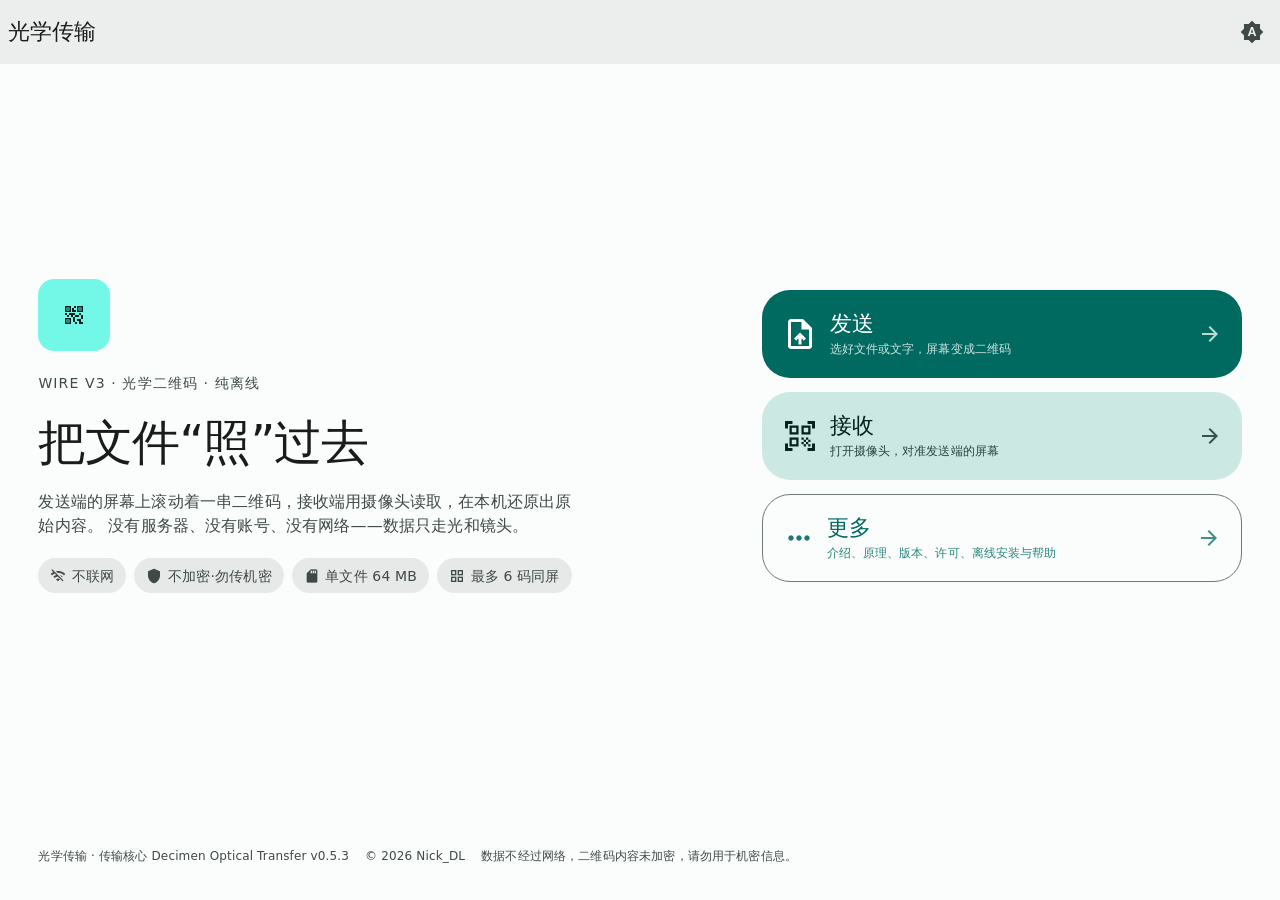
==== commit f1ebff8e: "fix: 步骤回退带错内容 / 摄像头不回显，设置持久化 + 重置，首页按钮与版权 1. 三步流程回退时没有真正收尾，两个方向都修了：    · 发送页：换文件（或改文字、切模式）后 state.st" ====
--- a/index.html
+++ b/index.html
@@ -69,13 +69,21 @@
             <mdui-icon slot="end-icon" name="arrow_forward"></mdui-icon>
           </mdui-button>
 
-          <mdui-button id="open-more" class="home-more" variant="text" icon="more_horiz">更多</mdui-button>
+          <mdui-button id="open-more" class="home-action home-more" variant="outlined" full-width>
+            <mdui-icon slot="icon" name="more_horiz"></mdui-icon>
+            <span class="home-action-text">
+              <strong>更多</strong>
+              <small>介绍、原理、版本、许可、离线安装与帮助</small>
+            </span>
+            <mdui-icon slot="end-icon" name="arrow_forward"></mdui-icon>
+          </mdui-button>
         </section>
       </div>
     </main>
 
     <footer class="page-foot">
-      <span>光学传输 · 传输核心 Decimen Optical Transfer v0.5.3（AGPL-3.0-or-later）</span>
+      <span>光学传输 · 传输核心 Decimen Optical Transfer v0.5.3</span>
+      <span>© 2026 <b>Nick_DL</b></span>
       <span>数据不经过网络，二维码内容未加密，请勿用于机密信息。</span>
     </footer>
 
@@ -178,6 +186,14 @@
                 <li>本页内嵌的核心与上游官方产物逐字节一致，只额外注入了「独立运行适配层」。</li>
               </ul>
               <mdui-list>
+                <mdui-list-item href="https://github.com/Nick-DL/oft" target="_blank" rel="noopener noreferrer" icon="code" end-icon="open_in_new">
+                  本页源码仓库（Nick_DL）
+                  <span slot="description">github.com/Nick-DL/oft · 界面外壳的源码</span>
+                </mdui-list-item>
+                <mdui-list-item href="https://github.com/Nick-DL" target="_blank" rel="noopener noreferrer" icon="person" end-icon="open_in_new">
+                  作者主页
+                  <span slot="description">github.com/Nick-DL</span>
+                </mdui-list-item>
                 <mdui-list-item href="https://github.com/bashalarmistalt/decimen-optical-transfer" target="_blank" rel="noopener noreferrer" icon="code" end-icon="open_in_new">
                   上游源码仓库
                   <span slot="description">github.com/bashalarmistalt/decimen-optical-transfer</span>
@@ -211,6 +227,13 @@
                 界面外壳（首页、发送/接收流程、样式、脚本、PWA 支持）为本项目原创；核心页面
                 <code class="oft-mono">core/send.html</code>、<code class="oft-mono">core/receive.html</code>
                 与上游 Release 产物逐字节一致。
+              </p>
+              <h3>作者与仓库</h3>
+              <p>
+                界面外壳由 <b>Nick_DL</b> 维护。
+                由于核心页面按 <b>AGPL-3.0-or-later</b> 授权，整个页面也以同一许可分发：
+                再分发时请保留核心署名、许可证与 NOTICE，并向使用者提供对应源码
+                （<code class="oft-mono">core/</code> 与上游官方产物一致，界面外壳即本仓库）。
               </p>
               <mdui-list>
                 <mdui-list-item href="./LICENSES/Decimen-Optical-Transfer-v0.5.3-AGPL-3.0.txt" icon="gavel" end-icon="arrow_forward">
--- a/css/app.css
+++ b/css/app.css
@@ -156,8 +156,9 @@
   line-height: 1.35;
 }
 mdui-button.home-action::part(end-icon) { font-size: 1.5rem; opacity: .75; }
-
-.home-more { align-self: center; }
+/* 「更多」和上面两个主按钮同尺寸，只是换成 outlined 样式 */
+mdui-button.home-more::part(icon) { font-size: 2rem; opacity: .9; }
+
 .page-foot {
   margin-top: auto;
   width: min(var(--oft-page-max), 100% - 2 * var(--oft-gutter));
@@ -169,7 +170,18 @@
   flex-wrap: wrap;
   gap: .35rem 1rem;
 }
-.page-foot a { color: inherit; }
+.page-foot a { color: inherit; text-decoration: underline; text-underline-offset: .15em; }
+.page-foot b { font-weight: 500; }
+
+/* 传输设置的「重置」一行 */
+.settings-actions {
+  display: flex;
+  align-items: center;
+  justify-content: space-between;
+  flex-wrap: wrap;
+  gap: .5rem .75rem;
+  margin-top: .25rem;
+}
 
 /* ------------------------------------------------------ 分步流程（OOBE） */
 .flow-grid {
@@ -180,10 +192,11 @@
 }
 .flow-col { display: flex; flex-direction: column; gap: 1.5rem; min-width: 0; }
 
+/* 步骤条：保留初版样式（圆点 + 标题/说明 + 选中胶囊），电脑上三个 li 横向排开 */
 .stepper {
   display: flex;
-  flex-direction: column;
-  gap: .25rem;
+  flex-direction: row;
+  gap: .5rem;
   margin: 0;
   padding: 0;
   list-style: none;
@@ -192,7 +205,9 @@
   display: flex;
   align-items: flex-start;
   gap: .875rem;
-  padding: .5rem .75rem .5rem .5rem;
+  flex: 1 1 0;
+  min-width: 0;
+  padding: .625rem .875rem;
   border-radius: var(--mdui-shape-corner-large);
   color: rgb(var(--mdui-color-on-surface-variant));
   transition: background-color var(--mdui-motion-duration-short4) var(--mdui-motion-easing-standard),
@@ -259,6 +274,137 @@
 }
 .step-note mdui-icon { font-size: 1.125rem; flex: none; margin-top: .1rem; }
 
+/* ------------------------------------------- 底部操作栏（BottomAppBar） */
+/* 三个步骤的操作按钮共用一条固定在页面底部的 MD3 BottomAppBar，
+   由 stepper.js 在 <body> 上写的 data-flow-step 决定当前显示哪一组。 */
+mdui-bottom-app-bar.actions-bar {
+  height: auto;
+  min-height: 4.75rem;
+  padding: .625rem clamp(.75rem, 3vw, 1.5rem);
+  background-color: rgb(var(--mdui-color-surface-container));
+}
+.actions-inner {
+  display: flex;
+  flex-wrap: nowrap;
+  align-items: center;
+  gap: .625rem;
+  width: min(var(--oft-page-max), 100%);
+  margin-inline: auto;
+  overflow-x: auto;
+  scrollbar-width: none;
+}
+.actions-inner::-webkit-scrollbar { display: none; }
+.actions-inner > * { flex: 0 0 auto; }
+.actions-inner [data-step] { display: none; }
+body[data-flow-step="1"] .actions-inner [data-step="1"],
+body[data-flow-step="2"] .actions-inner [data-step="2"],
+body[data-flow-step="3"] .actions-inner [data-step="3"] { display: inline-block; }
+.actions-hint {
+  min-width: 0;
+  overflow: hidden;
+  text-overflow: ellipsis;
+  white-space: nowrap;
+}
+
+/* ------------------------------------------- 微信内置浏览器的分享引导 */
+/* 只在微信里显示的区块（发送页第 2 步：把接收页链接发给对方） */
+.wechat-share-block {
+  display: flex;
+  align-items: center;
+  flex-wrap: wrap;
+  gap: .625rem .875rem;
+  padding: .75rem .875rem;
+  border-radius: var(--mdui-shape-corner-large);
+  background-color: rgb(var(--mdui-color-secondary-container));
+  color: rgb(var(--mdui-color-on-secondary-container));
+}
+.wechat-share-block > mdui-icon { font-size: 1.25rem; flex: none; }
+.wechat-share-text { flex: 1 1 12rem; min-width: 0; font-size: var(--mdui-typescale-body-medium-size); }
+
+.share-guide {
+  position: fixed;
+  inset: 0;
+  z-index: 2600;
+  padding: 1rem;
+  display: flex;
+  align-items: flex-start;
+  justify-content: flex-end;
+  background-color: rgba(var(--mdui-color-scrim), .74);
+  overflow: auto;
+}
+.share-guide[hidden] { display: none !important; }
+.share-guide-pointer {
+  position: absolute;
+  top: .75rem;
+  right: 1rem;
+  display: grid;
+  place-items: center;
+  width: 3.25rem;
+  height: 3.25rem;
+  border-radius: var(--mdui-shape-corner-full);
+  background-color: rgb(var(--mdui-color-primary));
+  color: rgb(var(--mdui-color-on-primary));
+  font-size: 2rem;
+  box-shadow: var(--mdui-elevation-level3);
+  animation: oft-point-hint 1.4s var(--mdui-motion-easing-standard) infinite;
+}
+@keyframes oft-point-hint {
+  0%, 100% { transform: translate(0, 0) scale(1); }
+  50% { transform: translate(-.25rem, .25rem) scale(1.06); }
+}
+.share-guide-card {
+  margin-top: 4.5rem;
+  width: min(24rem, 100%);
+  padding: 1.25rem;
+  display: flex;
+  flex-direction: column;
+  gap: .625rem;
+  border-radius: var(--mdui-shape-corner-extra-large);
+  background-color: rgb(var(--mdui-color-surface-container-high));
+  box-shadow: var(--mdui-elevation-level3);
+}
+.share-guide-card:focus, .share-guide-card:focus-visible { outline: none; }
+.share-guide-card strong { font-size: var(--mdui-typescale-title-large-size); font-weight: 500; }
+.share-guide-card p { color: rgb(var(--mdui-color-on-surface-variant)); }
+.share-guide-actions { display: flex; flex-wrap: wrap; gap: .625rem; justify-content: flex-end; }
+
+/* 分享收到的图片：铺一张大图，长按图上的手指提示 */
+.share-guide--image { align-items: center; justify-content: center; }
+.share-guide-image-card { margin-top: 0; width: min(28rem, 100%); max-height: calc(100dvh - 2rem); }
+.share-guide-image-wrap {
+  position: relative;
+  display: grid;
+  place-items: center;
+  border-radius: var(--mdui-shape-corner-large);
+  background-color: rgb(var(--mdui-color-surface-container-highest));
+  overflow: hidden;
+}
+.share-guide-image {
+  display: block;
+  max-width: 100%;
+  max-height: min(62dvh, 32rem);
+  object-fit: contain;
+}
+.share-guide-touch {
+  position: absolute;
+  right: .75rem;
+  bottom: .75rem;
+  display: grid;
+  place-items: center;
+  width: 2.75rem;
+  height: 2.75rem;
+  border-radius: var(--mdui-shape-corner-full);
+  background-color: rgba(var(--mdui-color-inverse-surface), .82);
+  color: rgb(var(--mdui-color-inverse-on-surface));
+  font-size: 1.5rem;
+  animation: oft-press-hint 1.6s var(--mdui-motion-easing-standard) infinite;
+}
+@keyframes oft-press-hint {
+  0%, 100% { transform: scale(1); }
+  40% { transform: scale(.82); }
+  60% { transform: scale(1.05); }
+}
+
 /* 核心无法被同源驱动时（file:// 等）的说明 */
 .manual-note { display: none; }
 body.is-manual .manual-note { display: flex; }
@@ -270,12 +416,9 @@
   display: grid;
   grid-template-columns: repeat(auto-fit, minmax(9.5rem, 1fr));
   gap: .75rem 1rem;
-  margin-top: .75rem;
 }
 mdui-collapse-item::part(body) { padding-bottom: .5rem; }
-
-/* 键值行不要拉满整列，否则标签与取值离得太远 */
-#stream-specs, #result-meta { max-width: 34rem; }
+.settings-block .settings-grid { margin-top: .25rem; }
 
 /* 要点清单（接收端第 1 步） */
 .check-list {
@@ -408,6 +551,8 @@
   padding: .75rem;
   box-sizing: border-box;
 }
+/* 只有「扫码」这一步才显示接收页二维码，其余步骤一律隐藏 */
+.stage:not([data-view="link"]) .stage-linkqr { display: none !important; }
 
 .stage-empty {
   display: flex;
@@ -437,6 +582,8 @@
 }
 .stage-status[hidden] { display: none; }
 .stage-status .status-text { flex: 1 1 auto; min-width: 0; overflow: hidden; text-overflow: ellipsis; white-space: nowrap; }
+/* 状态条里的按钮要和文字/图标同色（mdui 默认给 standard 变体另一个颜色） */
+.stage-status mdui-button-icon { color: rgb(var(--mdui-color-inverse-on-surface)) !important; }
 
 /* 取景框装饰（接收页） */
 .stage-brackets { position: absolute; inset: 8%; pointer-events: none; display: none; }
@@ -499,11 +646,12 @@
 mdui-dialog#more-dialog::part(body) {
   display: flex;
   flex: 1 1 auto;
+  min-width: 0;
   min-height: 0;
   margin: 0;
   overflow: hidden;
 }
-.more-layout { display: flex; flex-direction: column; flex: 1 1 auto; min-height: 0; }
+.more-layout { display: flex; flex-direction: column; flex: 1 1 auto; min-width: 0; min-height: 0; }
 .more-head {
   display: flex;
   align-items: center;
@@ -512,15 +660,27 @@
   border-bottom: 1px solid rgb(var(--mdui-color-outline-variant));
 }
 .more-head .more-title { font-size: var(--mdui-typescale-title-large-size); font-weight: 500; }
-.more-body { position: relative; display: flex; flex: 1 1 auto; min-height: 0; }
+.more-body { position: relative; display: flex; flex: 1 1 auto; min-width: 0; min-height: 0; }
 .more-panels { flex: 1 1 auto; min-width: 0; overflow-y: auto; padding: 1.5rem 1.5rem 2rem 6.5rem; }
-.more-panel { display: none; flex-direction: column; gap: 1rem; max-width: 44rem; }
+.more-panel { display: none; flex-direction: column; gap: 1rem; min-width: 0; }
 .more-panel.is-active { display: flex; }
 .more-panel:focus, .more-panel:focus-visible { outline: none; }
 .more-panel h2 { font-size: var(--mdui-typescale-title-large-size); font-weight: 500; }
 .more-panel h3 { font-size: var(--mdui-typescale-title-small-size); font-weight: 500; }
 .more-panel p, .more-panel li { color: rgb(var(--mdui-color-on-surface-variant)); }
 .more-panel ul, .more-panel ol { margin: 0; padding-left: 1.15rem; display: flex; flex-direction: column; gap: .5rem; }
+/* 面板里全是长文件名与网址：允许在任意位置断行，窄屏才不会被顶宽 */
+.more-panel p,
+.more-panel li,
+.more-panel h2,
+.more-panel h3,
+.more-panel a,
+.more-panel code,
+.more-panel .more-title,
+.more-panel .fact strong,
+.more-panel .fact span { overflow-wrap: anywhere; }
+.more-panel mdui-list-item::part(headline),
+.more-panel mdui-list-item::part(description) { white-space: normal; overflow-wrap: anywhere; }
 
 .fact-grid { display: grid; grid-template-columns: repeat(auto-fit, minmax(8.5rem, 1fr)); gap: .75rem; }
 .fact {
@@ -531,6 +691,23 @@
 .fact strong { display: block; font-size: var(--mdui-typescale-title-medium-size); font-weight: 500; }
 .fact span { font-size: var(--mdui-typescale-body-small-size); color: rgb(var(--mdui-color-on-surface-variant)); }
 
+/* 传输设置（始终展开）：双排文字列表项做标题 + 参数网格 */
+.settings-block {
+  display: flex;
+  flex-direction: column;
+  gap: .5rem;
+  padding: .5rem .75rem 1rem;
+  border-radius: var(--mdui-shape-corner-large);
+  background-color: rgb(var(--mdui-color-surface-container-low));
+}
+.settings-block .section-list { margin-inline: -.5rem; }
+.settings-block > p { margin: .25rem .25rem 0; }
+
+/* 折叠面板的标题也用双排文字列表项，和设置区保持一致 */
+mdui-collapse-item::part(header) { padding: 0; }
+mdui-collapse-item mdui-list-item[slot="header"] { width: 100%; }
+
+/* 键值行按容器宽度铺满 */
 .kv-list { display: flex; flex-direction: column; gap: .5rem; }
 .kv {
   display: flex;
@@ -603,11 +780,28 @@
   .flow-grid { grid-template-columns: minmax(0, 1fr); }
   .stage-col { position: static; order: 2; }
   .flow-col { order: 1; }
-  .stepper { flex-direction: row; overflow-x: auto; gap: .5rem; padding-bottom: .25rem; }
-  .stepper li { flex: 0 0 auto; align-items: center; padding: .375rem .75rem; }
+  /* 窄屏：步骤条变成可横滑的胶囊 */
+  .stepper { gap: .375rem; overflow-x: auto; padding-bottom: .25rem; }
+  .stepper li {
+    flex: 0 0 auto;
+    align-items: center;
+    gap: .625rem;
+    padding: .375rem .875rem;
+    border-radius: var(--mdui-shape-corner-full);
+  }
+  .stepper li .step-dot { margin-top: 0; }
   .stepper li .step-text small { display: none; }
-  .stepper li .step-dot { margin-top: 0; }
-  /* 窄屏没有左侧导航栏的位置：所有小节改成顺序滚动 */
+  /* 窄屏没有左侧导航栏的位置：对话框铺满整屏，所有小节顺序滚动 */
+  /* mdui-dialog 的宿主默认有 3rem 内边距，窄屏要清掉才能真正铺满 */
+  mdui-dialog#more-dialog { padding: 0; }
+  mdui-dialog#more-dialog::part(panel) {
+    width: 100%;
+    max-width: 100%;
+    height: 100%;
+    max-height: 100%;
+    border-radius: 0;
+  }
+  .more-head { padding: .75rem .5rem .75rem 1.25rem; }
   .more-panels { padding: 1.25rem 1.25rem 2.5rem; }
   .more-panel { display: flex; max-width: none; }
   .more-panel + .more-panel {
@@ -616,7 +810,6 @@
     border-top: 1px solid rgb(var(--mdui-color-outline-variant));
   }
   mdui-navigation-rail#more-rail { display: none; }
-  mdui-dialog#more-dialog::part(panel) { width: 100%; height: 100%; max-width: 100%; }
   .page-main { padding-bottom: 2rem; }
 }
 
